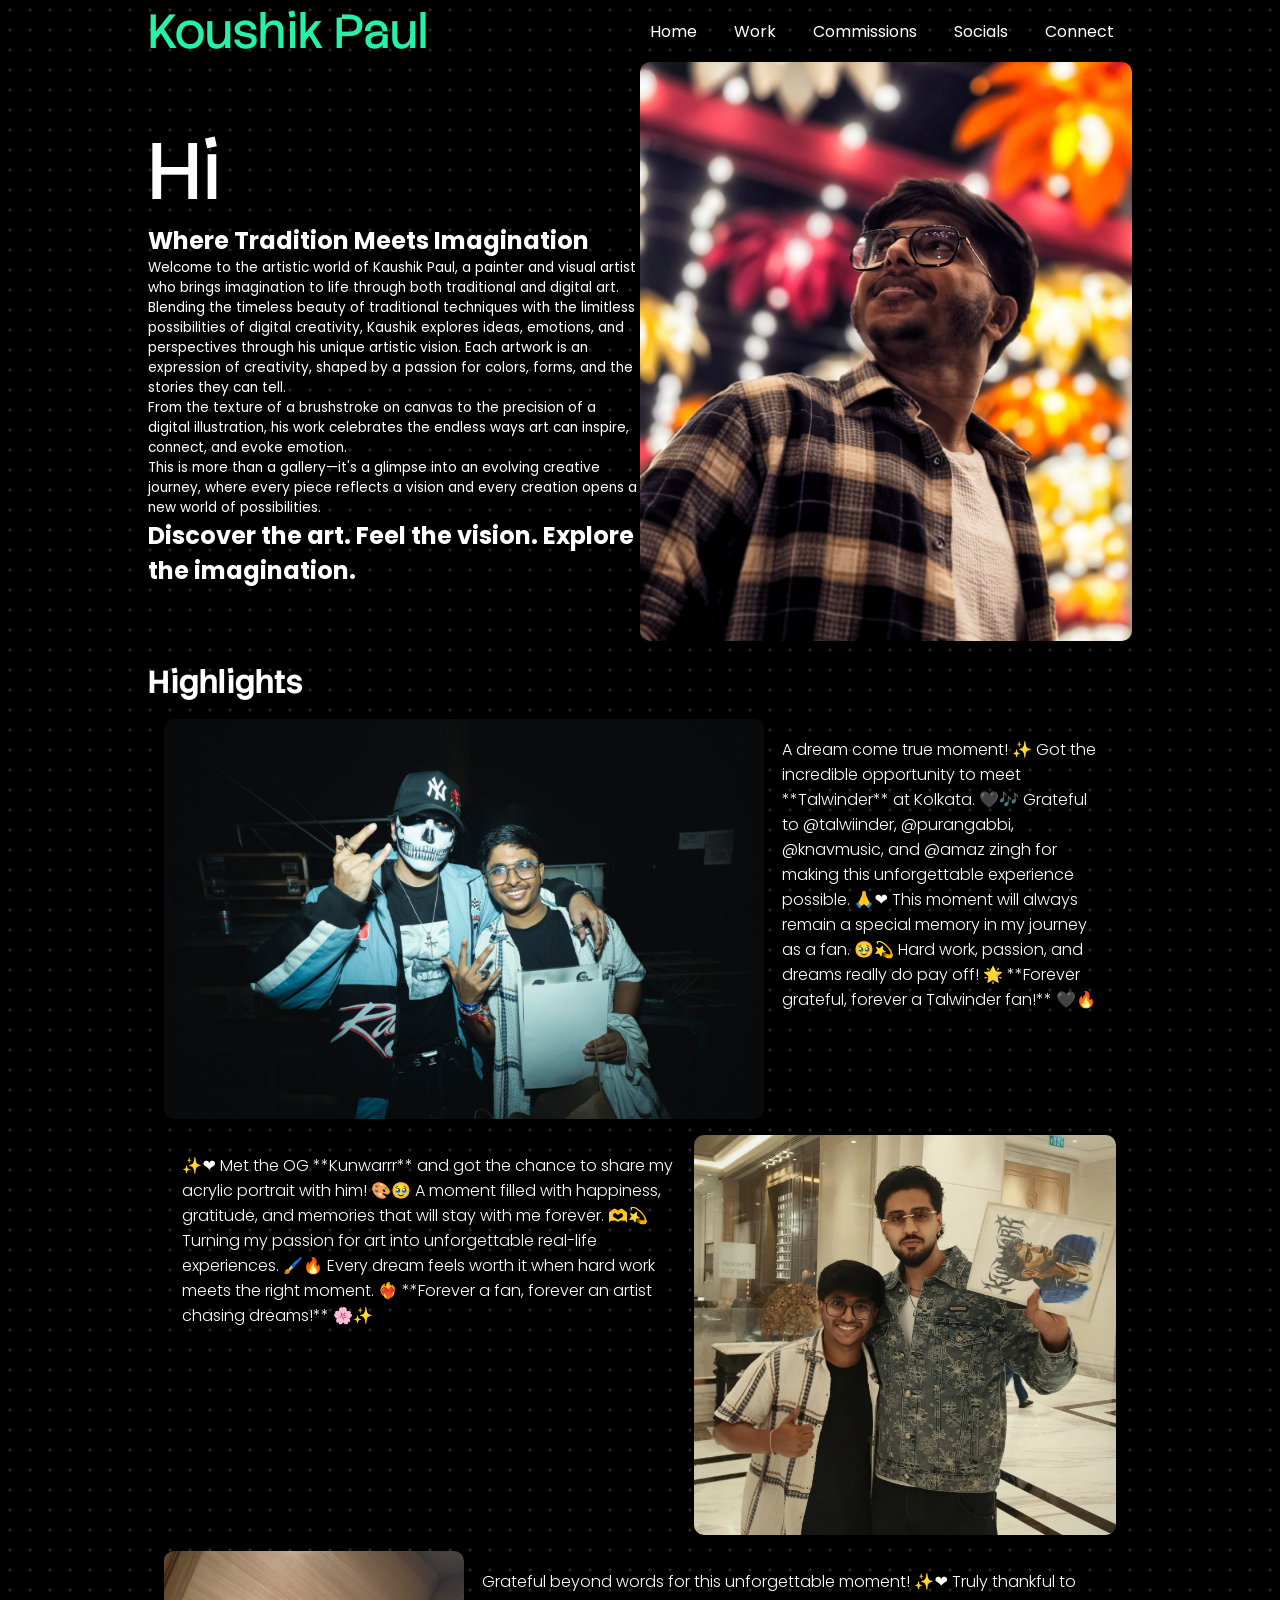
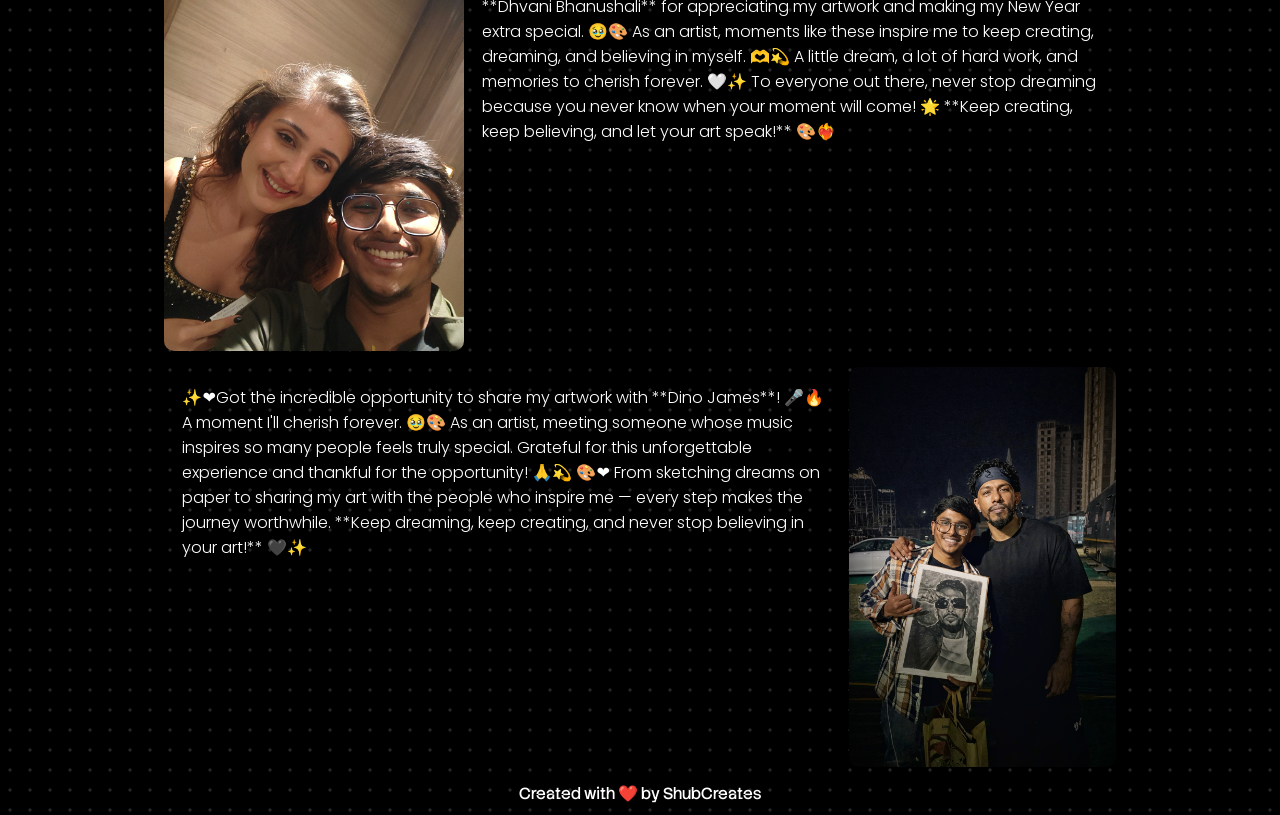
==== index.html @ 2f6f6590 "first commit" ====
<!DOCTYPE html>
<html lang="en">

<head>
    <meta charset="UTF-8">
    <meta name="viewport" content="width=device-width, initial-scale=1.0">
    <title>Kaushik Paul</title>
    <link rel="stylesheet" href="style.css">
    <link rel="preconnect" href="https://fonts.googleapis.com">
<link rel="preconnect" href="https://fonts.gstatic.com" crossorigin>
<link href="https://fonts.googleapis.com/css2?family=Poppins:ital,wght@0,100;0,200;0,300;0,400;0,500;0,600;0,700;0,800;0,900;1,100;1,200;1,300;1,400;1,500;1,600;1,700;1,800;1,900&display=swap" rel="stylesheet">
</head>

<body>
    <header>
        <div class="name">Koushik Paul</div>
        <nav>
            <ul id="nav">
                <li><a href="index.html">Home</a></li>
                <li><a href="work.html">Work</a></li>
                <li><a href="commissions.html">Commissions</a></li>
                <li>
                    <div class="dropdown">
                        <a href="#" class="dropdown-btn">Socials</a>
                        <ul class="dropdown-menu">
                            <li><a href="https://www.instagram.com/artbykoushiik09/" target="_blank">Instagram</a></li>
                            <li><a href="https://www.facebook.com/koushik.paul.349768/"
                                    target="_blank">Facebook</a></li>
                            <li><a href="https://www.threads.com/@artbykoushiik09?xmt=AQG0GuTqPGgWz7UZrjgsqS6IeFhi2UVJGzHxa5SyLa_GTTU"
                                    target="_blank">Thread</a></li>
                            <li><a href="https://www.youtube.com/@artbykoushiik"
                                    target="_blank">Youtube</a></li>
                                     <li><a href="https://www.snapchat.com/@artbykoushik09?share_id=5Vm6-Djg6uE&locale=en-US"
                                    target="_blank">Snapchat</a></li>
                            <li><a href="https://wa.me/917856991830"
                                    target="_blank">WhatsApp</a></li>
                            <li><a href="https://mail.google.com/mail/?view=cm&fs=1&to=koushikpaul292@gmail.com"
                                    target="_blank">Email</a></li>
                        </ul>
                    </div>
                </li>
                <li><a href="connect.html">Connect</a></li>
            </ul>
        </nav>
    </header>
    <main>
        <div class="description">
            <div class="description-text">
                <p id="hi">Hi</p>
                <p id="intro-1">Where Tradition Meets Imagination</p>
                <p id="intro-2">
                    Welcome to the artistic world of Kaushik Paul, a painter and visual artist who brings imagination to
                    life through both traditional and digital art.</p>
                <p id="intro-3">

                    Blending the timeless beauty of traditional techniques with the limitless possibilities of digital
                    creativity, Kaushik explores ideas, emotions, and perspectives through his unique artistic vision.
                    Each artwork is an expression of creativity, shaped by a passion for colors, forms, and the stories
                    they can tell.
                </p>
                <p id="intro-4">
                    From the texture of a brushstroke on canvas to the precision of a digital illustration, his work
                    celebrates the endless ways art can inspire, connect, and evoke emotion.
                </p>
                <p id="intro-5">
                    This is more than a gallery—it's a glimpse into an evolving creative journey, where every piece
                    reflects a vision and every creation opens a new world of possibilities.
                </p>
                <p id="intro-6">
                    Discover the art. Feel the vision. Explore the imagination.</p>
            </div>
            <div class="description-logo"><img src="./22.jpeg" alt="Kaushik Paul" style="border-radius: 10px;"></div>
        </div>
        <div class="highlights">
            <div class="highlights-title">
                <p>Highlights</p>
            </div>
            <div class="card card-featured">
                <div class="photo">
                    <img src="./1-wide.jpeg" alt="">
                </div>
                <div class="des">
                    <p> A dream come true moment! ✨ Got the incredible opportunity to meet **Talwinder** at Kolkata.
                        🖤🎶
                        Grateful to @talwiinder, @purangabbi, @knavmusic, and @amaz zingh for making this unforgettable
                        experience possible. 🙏❤️
                        This moment will always remain a special memory in my journey as a fan. 🥹💫
                        Hard work, passion, and dreams really do pay off! 🌟
                        **Forever grateful, forever a Talwinder fan!** 🖤🔥</p>
                </div>
            </div>
            <div class="card card-reversed">
                <div class="photo">
                    <img src="./8-sq.png" alt="">
                </div>
                <div class="des">
                    <p>✨❤️ Met the OG **Kunwarrr** and got the chance to share my acrylic portrait with him! 🎨🥹
                        A moment filled with happiness, gratitude, and memories that will stay with me forever. 🫶💫
                        Turning my passion for art into unforgettable real-life experiences. 🖌️🔥
                        Every dream feels worth it when hard work meets the right moment. ❤️‍🔥
                        **Forever a fan, forever an artist chasing dreams!** 🌸✨</p>
                </div>
            </div>
            <div class="card card-featured">
                <div class="photo">
                    <img src="./3.jpeg" alt="">
                </div>
                <div class="des">
                    <p>Grateful beyond words for this unforgettable moment! ✨❤️ Truly thankful to **Dhvani Bhanushali**
                        for appreciating my artwork and making my New Year extra special. 🥹🎨
                        As an artist, moments like these inspire me to keep creating, dreaming, and believing in myself.
                        🫶💫
                        A little dream, a lot of hard work, and memories to cherish forever. 🤍✨
                        To everyone out there, never stop dreaming because you never know when your moment will come! 🌟
                        **Keep creating, keep believing, and let your art speak!** 🎨❤️‍🔥</p>
                </div>
            </div>
            <div class="card card-reversed">
                <div class="photo">
                    <img src="./4.png" alt="">
                </div>
                <div class="des">
                    <p>✨❤️Got the incredible opportunity to share my artwork with **Dino James**! 🎤🔥 A moment I'll cherish forever. 🥹🎨

As an artist, meeting someone whose music inspires so many people feels truly special. Grateful for this unforgettable experience and thankful for the opportunity! 🙏💫

🎨❤️ From sketching dreams on paper to sharing my art with the people who inspire me — every step makes the journey worthwhile.

**Keep dreaming, keep creating, and never stop believing in your art!** 🖤✨</p>
                </div>
            </div>
        </div>
    </main>
    <footer>
        <a href="https://github.com/ShubCreates" target="_blank">Created with ❤️ by ShubCreates</a>
    </footer>
    <script>
        document.addEventListener("contextmenu", function (e) {
            e.preventDefault();
        });
    </script>
</body>

</html>
---- style.css ----
@import url('https://fonts.googleapis.com/css2?family=Bebas+Neue&family=Poppins:ital,wght@0,100;0,200;0,300;0,400;0,500;0,600;0,700;0,800;0,900;1,100;1,200;1,300;1,400;1,500;1,600;1,700;1,800;1,900&family=Roboto+Mono:ital,wght@0,100..700;1,100..700&family=Special+Elite&family=Stack+Sans+Notch:wght@200..700&display=swap');










*{box-sizing: border-box;
    margin: 0;padding: 0;

}
img {
    -webkit-user-drag: none;
    user-drag: none;
    user-select: none;
}
:root{
    --bg-color-black:#000;
    --bg-color-light-gray:#171717;
    --bg-color-light-gray-opacity-50:#171717c1;
    --bg-color-dark:#0a0a0a;
    --txt-color: #27f1A8;
}
footer{
    text-align: center;
    font-size: 1rem;
    font-family: 'Times New Roman', Times, serif;
}
body{
    
    color: white;
    display: grid;
    /* background-color: var(--bg-color-light-gray); */
    background-color: var(--bg-color-black);
    background-image: url("data:image/svg+xml,%3Csvg width='20' height='20' viewBox='0 0 40 40' xmlns='http://www.w3.org/2000/svg'%3E%3Cpath d='M20 16v8M16 20h8' stroke='%23555' stroke-width='1'/%3E%3C/svg%3E");
    grid-template-rows: auto 1fr auto;
    grid-template-columns: 1fr;
    grid-template-areas: 
    "header"
    "main"
    "footer";
    min-height: 100vh;
    width: 100%;
    max-width: 1000px;
    margin: 0 auto;
    padding: 0 0.5rem;
}

header{
    grid-area: header;
    display: flex;
    flex-direction: row;
    justify-content: space-between;
    align-items: center;
}
ul#nav {
    list-style-type: none;
    display: flex;
    flex-direction: row;
}
ul#nav li{
    /* font-size: 1.25rem; */
    justify-content: center;
    align-items: center;
    /* font-family: 'Times New Roman', Times, serif; */
    font-family: "Poppins";
    font-weight: 400;
    position: relative;
    display: block;
    cursor: pointer;
}

#nav li a{
    display: block;
    padding: 1.15rem;
}
li::before{
    content: "";
    position: absolute;
    bottom: 0;
    right: calc(50% - 5px);
    height: 2px;
    width: 0px;
    background:#27f1A8;
    transition: 200ms ease-in;
}
li:hover::before{
    width: 100%;
    right: 0;
    
}
.name{
    font-size: 3rem;
    font-family: "Stack Sans Notch", sans-serif;
    color: var(--txt-color);
}
main {
    grid-area: main;
    width: 100%;
    
}
.description{
    display: grid;
    width: 100%;
    grid-template-columns: 1fr 1fr;
    place-items: center;
}
.description-logo img{
    width: 100%;
    /* visibility: hidden; */
}
footer{
    grid-area: footer;
    height: 2rem;
    font-family: "Stack Sans Notch", sans-serif;
}
p#hi{
    font-size: 5rem;
    font-family: "Stack Sans Notch", sans-serif;
}
p#intro-1, p#intro-6{
    font-size: 1.5rem;
    font-family: "Poppins", sans-serif;
    font-weight: 700;
}
#intro-2, #intro-3, #intro-4, #intro-5{
    font-family: "Poppins", sans-serif;
    font-size: .85rem;
}
a:visited, a:link{
    color: white;
    text-decoration: none;
}
/* main nav links turn green when hovering their li */
ul#nav > li:hover > a, footer > a:hover,
.dropdown:hover > .dropdown-btn {
    color: #27f1A8;
}

/* dropdown links turn green only when you hover that exact link */
.dropdown-menu a:hover {
    color: #27f1A8;
}

/* smooth color change */
#nav a {
    transition: color 200ms ease-out;
}



.highlights-title p{
    font-size: 2rem;
    font-family: "Stack Sans Notch", sans-serif;
    font-weight: 700;
    margin-top: 1rem;
}
.card{
    display: flex;
    flex-direction: row;
    height: 400px;
    margin: 1rem;
}

.card-reversed{
    flex-direction: row-reverse;
}
.photo img{
    height: 100%;
    border-radius: 10px;
}
.des p {
    font-size: 1rem;
    padding: 1.15rem;
    font-family: "Poppins", system-ui;
    font-weight: 300;
}
/* sdlkfja */
.dropdown {
  position: relative;          /* reference for the menu */
  display: inline-block;
}

.dropdown-menu {
  position: absolute;
  top: 100%;                   /* directly below the button */
  left: 0%;
  /* min-width: 160px; */
  list-style: none;
  margin: 0;
  padding: 1.15rem ;
  background: var(--bg-color-light-gray-opacity-50);
  border-radius: 6px;
  box-shadow: 0 4px 12px rgba(0, 0, 0, 0.15);

  /* hidden state */
  opacity: 0;
  visibility: hidden;
  /* transform: translateY(-8px); */
  transition: all 0.25s ease;
}

.dropdown:hover .dropdown-menu {
  opacity: 1;
  visibility: visible;
  transform: translateY(0);
}

.dropdown-menu a {
  display: block;
  /* padding: 1.15rem; */
  color: white;
  text-decoration: none;
}













.masonry {
  column-count: 4;
  column-gap: 2ren;
}

.masonry img {
  width: 100%;
  display: block;
  margin-bottom: 16px;
  border-radius: 10px;
  object-fit: cover;
  break-inside: avoid;
}


/* Responsive */
@media (max-width: 1024px) { .masonry { column-count: 3; } }
@media (max-width: 700px)  { .masonry { column-count: 2; } }
/* @media (max-width: 450px)  { .masonry { column-count: 1; } } */







.commissiondetails{
    margin: 1rem 0;
}
.commissiondetails > img {
    border-radius: 10px;
    margin: 0.5rem 0;
    width: 100%;
}
#comm-1 {
    margin: 0.5rem 0;
    font-size: 1rem;
    font-family: "Poppins";
}
#comm-2, #comm-4 {
    font-family: "Stack Sans Notch", system-ui;
    margin: 0.5rem 0;
    font-size: 2rem;
}
#comm-3, #comm-5 {
    margin: 0.5rem 0;
    font-size: 1.15rem;
    font-family: "Poppins";
}
.a5-one:hover,
.a4-one:hover,
.a3-one:hover,
.a5-two:hover,
.a4-two:hover,
.a3-two:hover,
#comm-1:hover,
#comm-2:hover,
#comm-3:hover,
#comm-4:hover,
#comm-5:hover{
    color: var(--txt-color);
}

.choosetitle{
    display: flex;
    flex-direction: row;
    justify-content: space-between;
    align-items: center;
    margin-bottom: .5rem;
    font-family: "Poppins";
}
.choosebox{
    display: flex;

    flex-direction: row;
    justify-content: space-evenly;
    grid-template-columns: 1fr 1fr 1fr;
    gap: 2rem;
}

.choose{
    border: 2px solid var(--txt-color);
    border-radius: 10px;
    padding: 1rem;
}
hr{
    border-style: none;
    border-bottom: 2px solid var(--txt-color);
    margin: 1rem;
}
.page{
    display: flex;
    gap: .5rem;
    flex-direction: column;
    justify-content: center;
    align-items: center;
    padding: .5rem;
    border-radius: 10px;
    border: 2px solid;
    width: min(33%, 200px);
    transition: 200ms ease-in-out;
}
.pagename, .pageprice, .cau1, .cau2{
    font-family: "Poppins";
}
.cautions{
    display: flex;
    flex-direction: column;
    border-radius: 10px;
    border: 2px solid var(--txt-color);
    margin: 1rem 0;
    padding: 1rem;
    transition: 200ms ease-in-out;
}
.cau1{
    font-size: 1.5rem;
    margin-bottom: .5rem;
}
.cau2{
    font-size: 1rem;
    display: flex;
    gap: 0.5rem;
    flex-direction: row;
    margin-bottom: .5rem;
}


.gotoconnect{
    height: 3rem;
    color: white;
    border: 2px solid;
    display: flex;
    justify-content: center;
    align-items: center;
    font-size: 1.5rem;
    border-color: var(--txt-color);
    border-radius: 10px;
    margin-bottom: 1rem;
    cursor: pointer;
    font-family: "Stack Sans Notch", system-ui;
    font-weight: 600;
}
.gotoconnect:hover{
    background-color: var(--txt-color);
    color: var(--bg-color-light-gray);
}











.connect-grid {
    display: grid;
    grid-template-columns: 1fr 1fr;
    grid-auto-flow: row;
    grid-auto-rows: auto;
    gap: 2rem;
    margin: 1rem 0;
}
.connect-cards{
    border: 2px solid var(--txt-color);
    /* height: 200px; */
    border-radius: 10px;
    padding: .75rem;
    transition: 200ms ease-in-out;
}
.connect-card-top{
    display: flex;
    flex-direction: row;
}
.connect-card-top-left > ion-icon{
    height: 3rem;
    width: 3rem;
    color: linear-gradient(45deg, #962FBF, #4F5BD5);
}
.connect-card-top-right{
    display: flex;
    flex-direction: column;
    /* margin-right: auto; */
    /* gap: .5rem; */
    margin: 0 auto 0 .5rem;

}
.connect-card-middle{
    display: flex;
    flex-direction: column;
    margin: .5rem 0;
    gap: .5rem;
}
.connect-card-bottom{
    display: flex;
    flex-direction: row;
    justify-content: space-between;
}
#card-middle-top {
    font-size: 1.5rem;
}
.connect-cards:hover, .page:hover, .cautions:hover{
    transform: translate(-5px, -5px);
    border-color: white;
    box-shadow: 0px 0px 10px var(--txt-color);
}
.connect-details{
    margin: .5rem 0;
}
#connect-1, #connect-3{
    font-size: 1rem;
}
#connect-2{
    font-size: 2rem;
    margin: .5rem 0;
}
#card-top, #card-middle-top{
    font-family: "Stack Sans Notch";
}
#card-bottom, #card-middle-bottom, #card-bottom-left{
    font-family: "Poppins";
}
#card-bottom-left{
    font-size: .85rem;
}
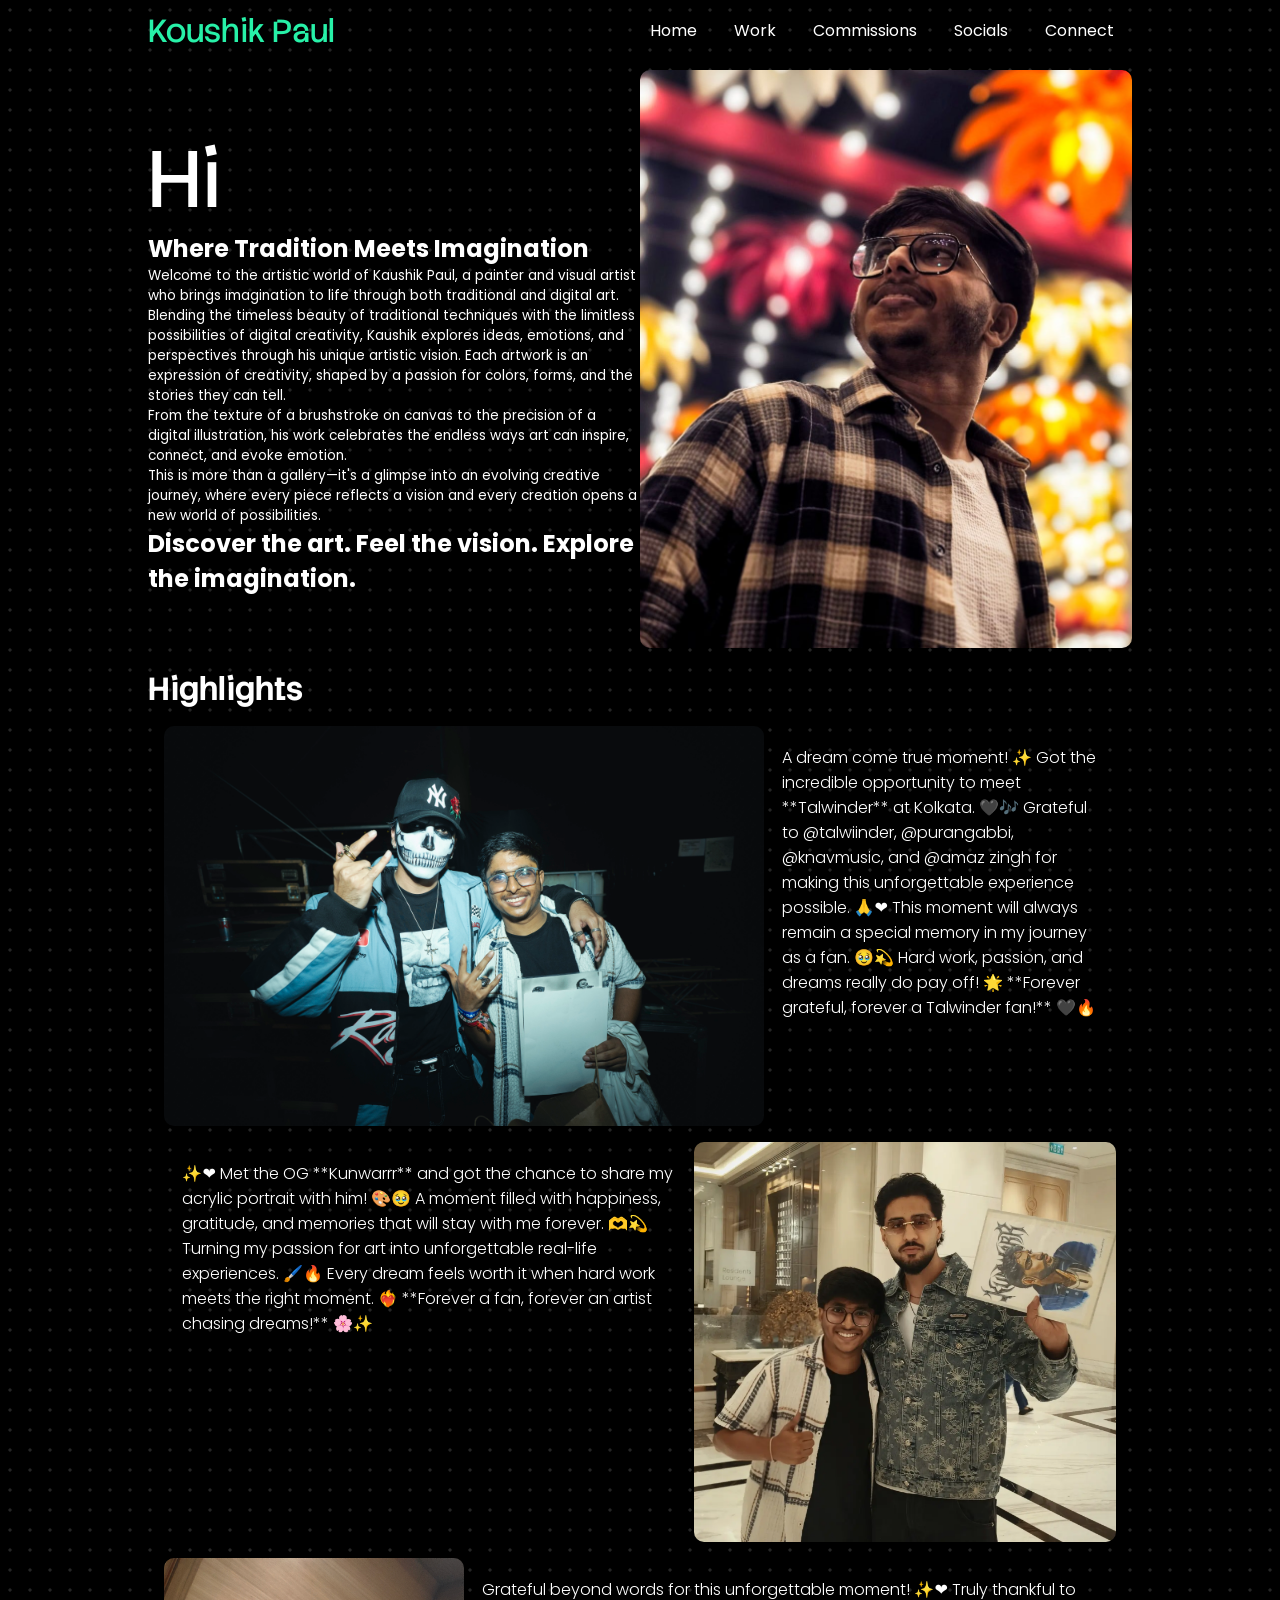
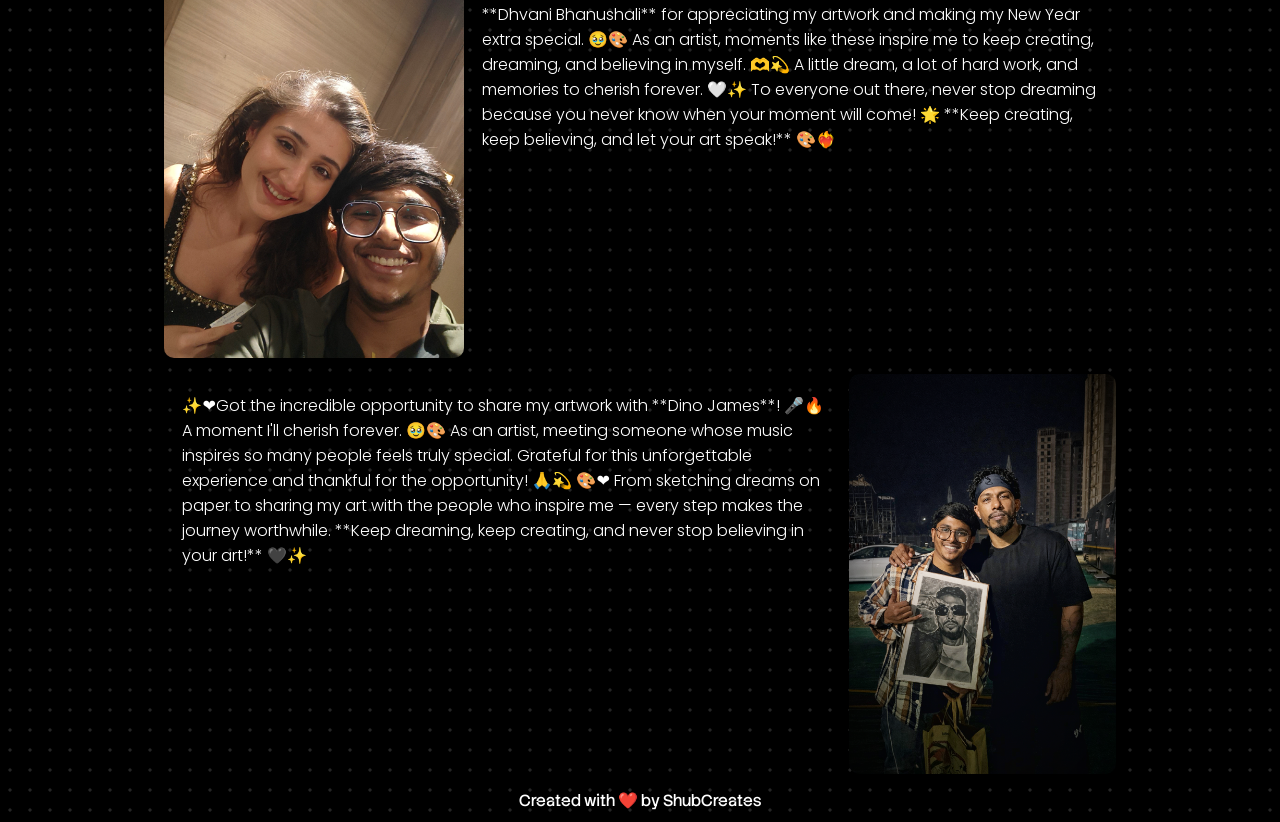
==== commit b15b7c4a: "removed bug" ====
--- a/index.html
+++ b/index.html
@@ -4,7 +4,7 @@
 <head>
     <meta charset="UTF-8">
     <meta name="viewport" content="width=device-width, initial-scale=1.0">
-    <title>Kaushik Paul</title>
+    <title>Koushik Paul</title>
     <link rel="stylesheet" href="style.css">
     <link rel="preconnect" href="https://fonts.googleapis.com">
 <link rel="preconnect" href="https://fonts.gstatic.com" crossorigin>
--- a/style.css
+++ b/style.css
@@ -94,7 +94,7 @@
     
 }
 .name{
-    font-size: 3rem;
+    font-size: 2rem;
     font-family: "Stack Sans Notch", sans-serif;
     color: var(--txt-color);
 }
@@ -108,10 +108,10 @@
     width: 100%;
     grid-template-columns: 1fr 1fr;
     place-items: center;
+    margin: .5rem 0;
 }
 .description-logo img{
     width: 100%;
-    /* visibility: hidden; */
 }
 footer{
     grid-area: footer;
@@ -244,10 +244,7 @@
 }
 
 
-/* Responsive */
-@media (max-width: 1024px) { .masonry { column-count: 3; } }
-@media (max-width: 700px)  { .masonry { column-count: 2; } }
-/* @media (max-width: 450px)  { .masonry { column-count: 1; } } */
+
 
 
 
@@ -455,4 +452,14 @@
 }
 #card-bottom-left{
     font-size: .85rem;
-}+}
+
+
+
+
+
+
+/* Responsive */
+@media (max-width: 1024px) { .masonry { column-count: 3; } }
+@media (max-width: 700px)  { .masonry { column-count: 2; } }
+/* @media (max-width: 450px)  { .masonry { column-count: 1; } } */
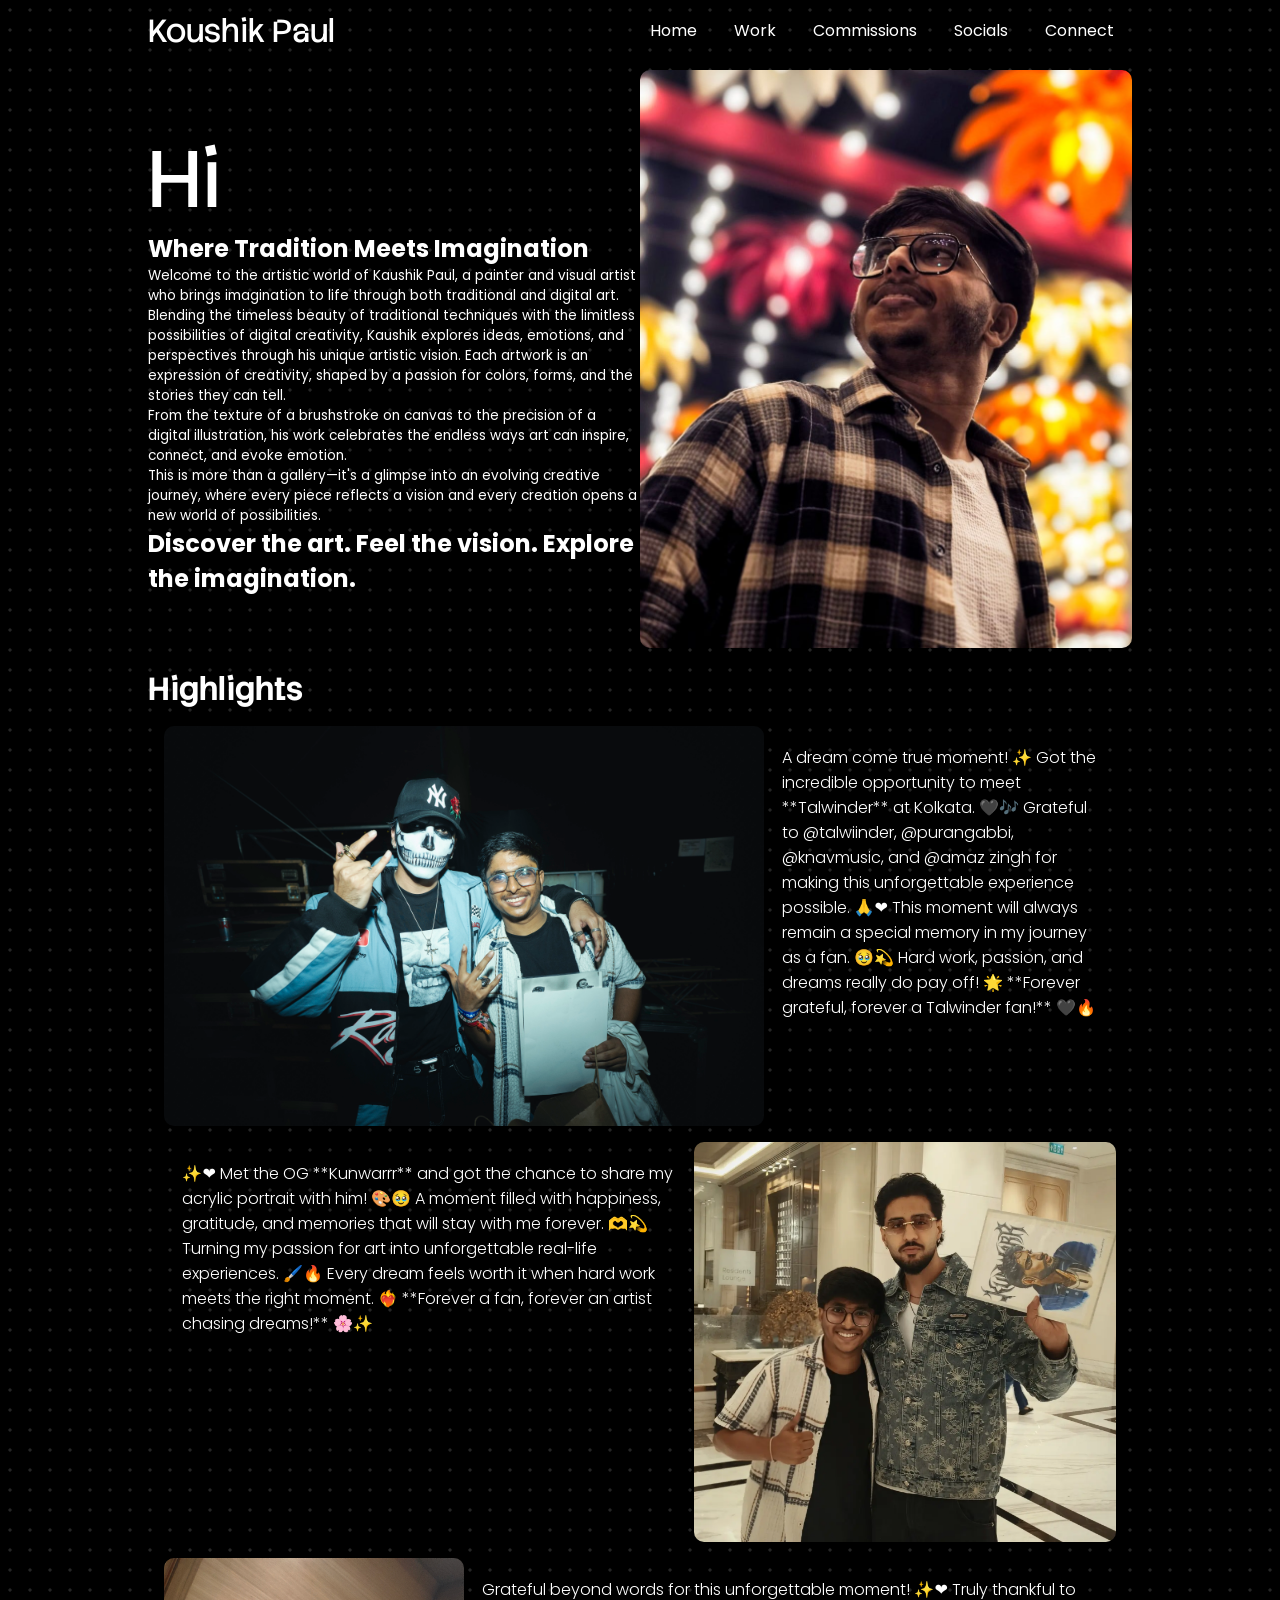
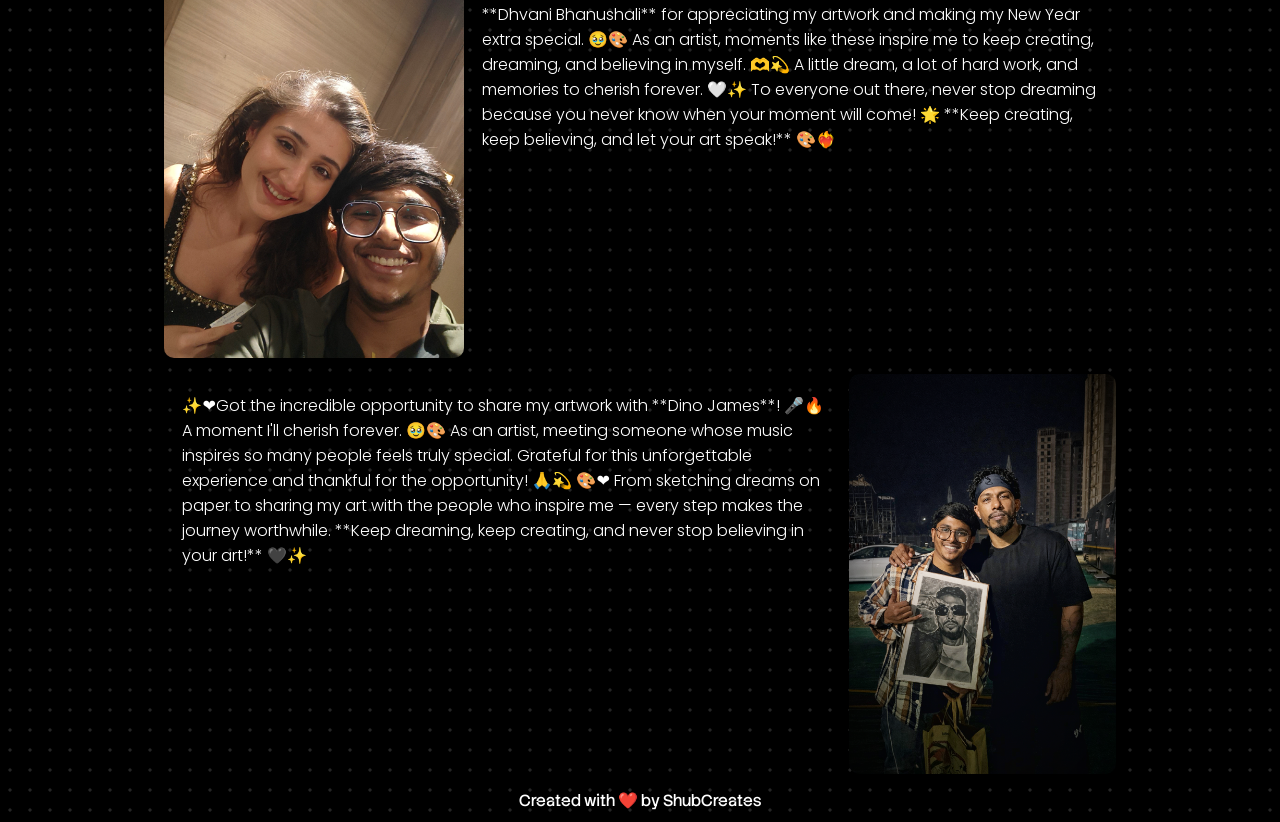
==== commit a3d8e5e9: "asdf" ====
--- a/index.html
+++ b/index.html
@@ -13,7 +13,7 @@
 
 <body>
     <header>
-        <div class="name">Koushik Paul</div>
+       <div class="name"><a href="index.html">Koushik Paul</a></div>
         <nav>
             <ul id="nav">
                 <li><a href="index.html">Home</a></li>
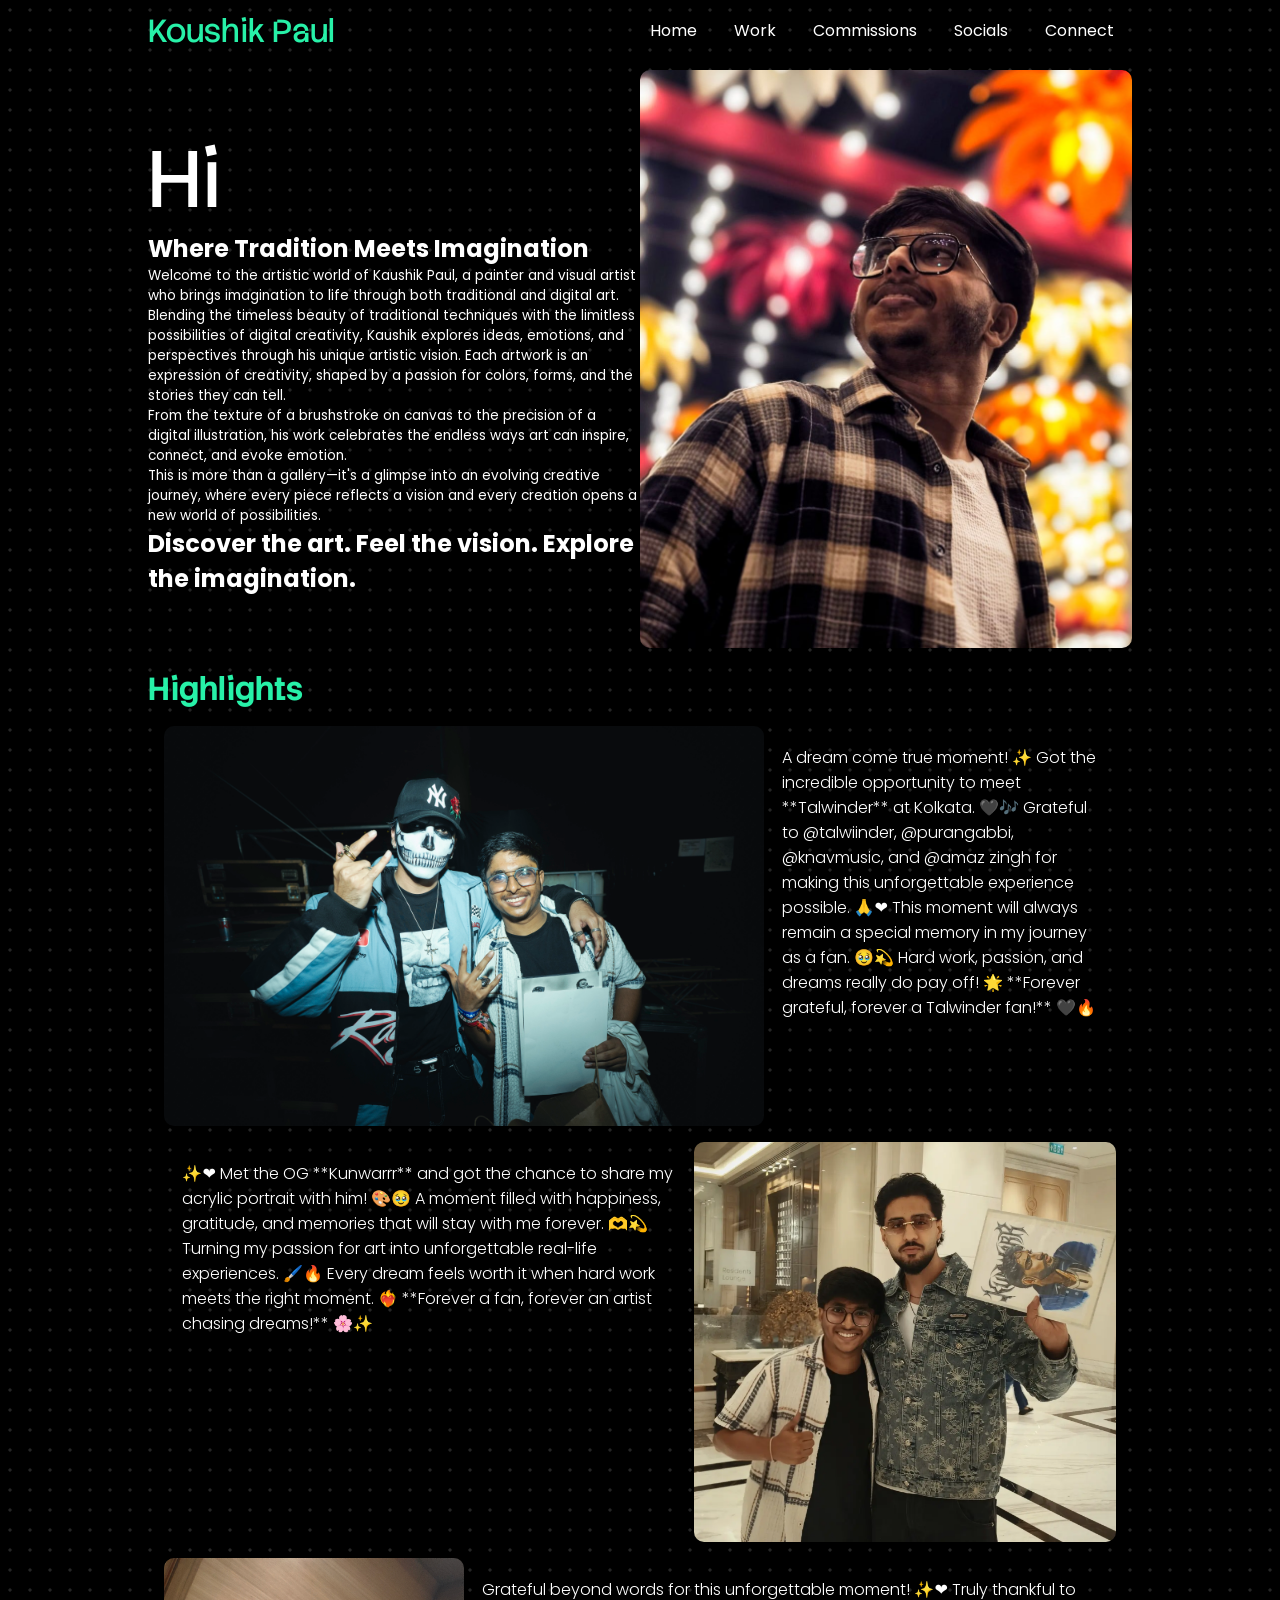
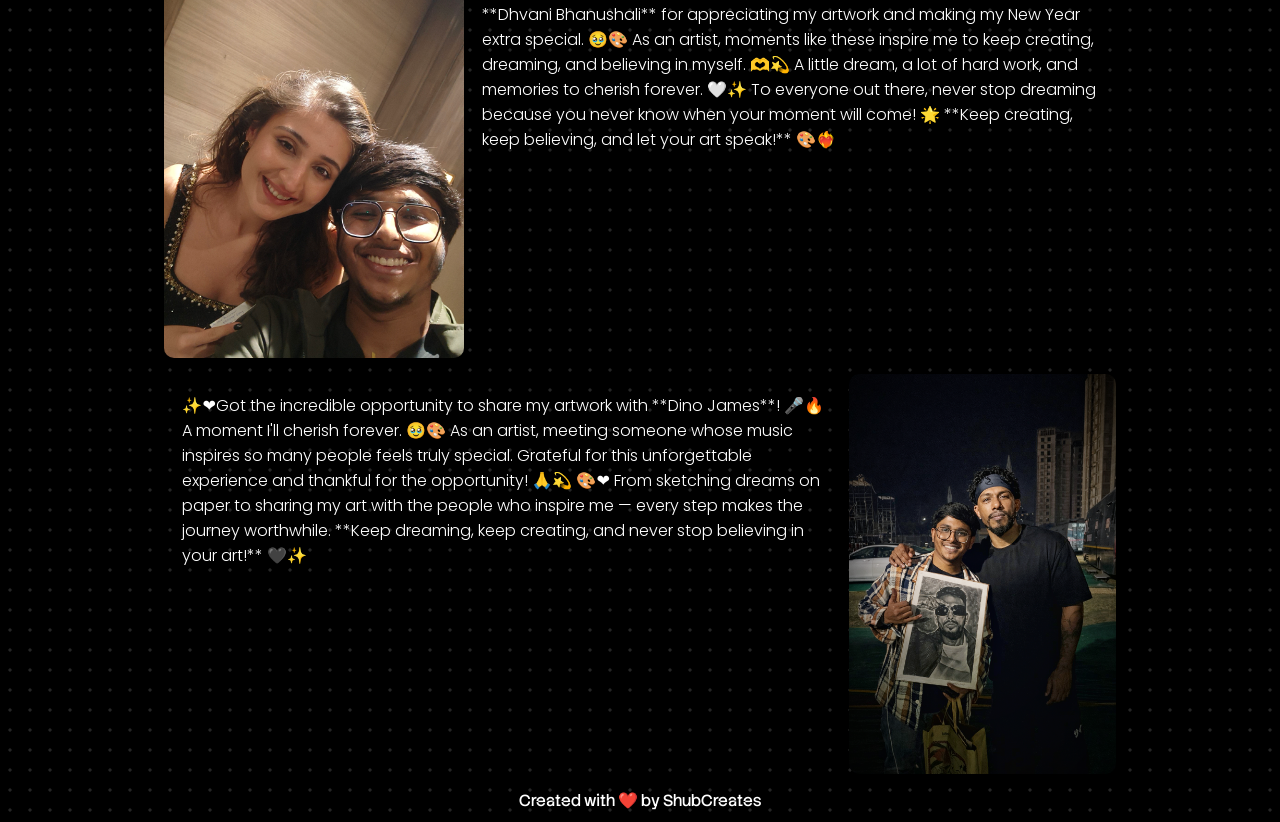
==== commit feb6cddb: "Project Submission" ====
--- a/index.html
+++ b/index.html
@@ -7,13 +7,21 @@
     <title>Koushik Paul</title>
     <link rel="stylesheet" href="style.css">
     <link rel="preconnect" href="https://fonts.googleapis.com">
-<link rel="preconnect" href="https://fonts.gstatic.com" crossorigin>
-<link href="https://fonts.googleapis.com/css2?family=Poppins:ital,wght@0,100;0,200;0,300;0,400;0,500;0,600;0,700;0,800;0,900;1,100;1,200;1,300;1,400;1,500;1,600;1,700;1,800;1,900&display=swap" rel="stylesheet">
+    <link rel="preconnect" href="https://fonts.gstatic.com" crossorigin>
+    <link
+        href="https://fonts.googleapis.com/css2?family=Poppins:ital,wght@0,100;0,200;0,300;0,400;0,500;0,600;0,700;0,800;0,900;1,100;1,200;1,300;1,400;1,500;1,600;1,700;1,800;1,900&display=swap"
+        rel="stylesheet">
 </head>
 
 <body>
     <header>
-       <div class="name"><a href="index.html">Koushik Paul</a></div>
+
+        <div class="name"><a href="index.html">Koushik Paul</a></div>
+        <!-- <input type="checkbox" id="sidebar-active" checked>
+        <label for="sidebar-active" class="open-sidebar"><img src="./menu.svg" alt=""></label>
+        <label for="sidebar-active" class="close-sidebar"><img src="./close.svg" alt=""></label> -->
+
+
         <nav>
             <ul id="nav">
                 <li><a href="index.html">Home</a></li>
@@ -24,16 +32,14 @@
                         <a href="#" class="dropdown-btn">Socials</a>
                         <ul class="dropdown-menu">
                             <li><a href="https://www.instagram.com/artbykoushiik09/" target="_blank">Instagram</a></li>
-                            <li><a href="https://www.facebook.com/koushik.paul.349768/"
-                                    target="_blank">Facebook</a></li>
+                            <li><a href="https://www.facebook.com/koushik.paul.349768/" target="_blank">Facebook</a>
+                            </li>
                             <li><a href="https://www.threads.com/@artbykoushiik09?xmt=AQG0GuTqPGgWz7UZrjgsqS6IeFhi2UVJGzHxa5SyLa_GTTU"
                                     target="_blank">Thread</a></li>
-                            <li><a href="https://www.youtube.com/@artbykoushiik"
-                                    target="_blank">Youtube</a></li>
-                                     <li><a href="https://www.snapchat.com/@artbykoushik09?share_id=5Vm6-Djg6uE&locale=en-US"
+                            <li><a href="https://www.youtube.com/@artbykoushiik" target="_blank">Youtube</a></li>
+                            <li><a href="https://www.snapchat.com/@artbykoushik09?share_id=5Vm6-Djg6uE&locale=en-US"
                                     target="_blank">Snapchat</a></li>
-                            <li><a href="https://wa.me/917856991830"
-                                    target="_blank">WhatsApp</a></li>
+                            
                             <li><a href="https://mail.google.com/mail/?view=cm&fs=1&to=koushikpaul292@gmail.com"
                                     target="_blank">Email</a></li>
                         </ul>
@@ -41,6 +47,8 @@
                 </li>
                 <li><a href="connect.html">Connect</a></li>
             </ul>
+
+
         </nav>
     </header>
     <main>
@@ -120,13 +128,16 @@
                     <img src="./4.png" alt="">
                 </div>
                 <div class="des">
-                    <p>✨❤️Got the incredible opportunity to share my artwork with **Dino James**! 🎤🔥 A moment I'll cherish forever. 🥹🎨
+                    <p>✨❤️Got the incredible opportunity to share my artwork with **Dino James**! 🎤🔥 A moment I'll
+                        cherish forever. 🥹🎨
 
-As an artist, meeting someone whose music inspires so many people feels truly special. Grateful for this unforgettable experience and thankful for the opportunity! 🙏💫
+                        As an artist, meeting someone whose music inspires so many people feels truly special. Grateful
+                        for this unforgettable experience and thankful for the opportunity! 🙏💫
 
-🎨❤️ From sketching dreams on paper to sharing my art with the people who inspire me — every step makes the journey worthwhile.
+                        🎨❤️ From sketching dreams on paper to sharing my art with the people who inspire me — every
+                        step makes the journey worthwhile.
 
-**Keep dreaming, keep creating, and never stop believing in your art!** 🖤✨</p>
+                        **Keep dreaming, keep creating, and never stop believing in your art!** 🖤✨</p>
                 </div>
             </div>
         </div>
--- a/style.css
+++ b/style.css
@@ -9,29 +9,43 @@
 
 
 
-*{box-sizing: border-box;
-    margin: 0;padding: 0;
-
-}
+
+
+
+
+
+
+
+
+* {
+    box-sizing: border-box;
+    margin: 0;
+    padding: 0;
+
+}
+
 img {
     -webkit-user-drag: none;
     user-drag: none;
     user-select: none;
 }
-:root{
-    --bg-color-black:#000;
-    --bg-color-light-gray:#171717;
-    --bg-color-light-gray-opacity-50:#171717c1;
-    --bg-color-dark:#0a0a0a;
+
+:root {
+    --bg-color-black: #000;
+    --bg-color-light-gray: #171717;
+    --bg-color-light-gray-opacity-50: #171717c1;
+    --bg-color-dark: #0a0a0a;
     --txt-color: #27f1A8;
 }
-footer{
+
+footer {
     text-align: center;
     font-size: 1rem;
     font-family: 'Times New Roman', Times, serif;
 }
-body{
-    
+
+body {
+
     color: white;
     display: grid;
     /* background-color: var(--bg-color-light-gray); */
@@ -39,10 +53,10 @@
     background-image: url("data:image/svg+xml,%3Csvg width='20' height='20' viewBox='0 0 40 40' xmlns='http://www.w3.org/2000/svg'%3E%3Cpath d='M20 16v8M16 20h8' stroke='%23555' stroke-width='1'/%3E%3C/svg%3E");
     grid-template-rows: auto 1fr auto;
     grid-template-columns: 1fr;
-    grid-template-areas: 
-    "header"
-    "main"
-    "footer";
+    grid-template-areas:
+        "header"
+        "main"
+        "footer";
     min-height: 100vh;
     width: 100%;
     max-width: 1000px;
@@ -50,19 +64,21 @@
     padding: 0 0.5rem;
 }
 
-header{
+header {
     grid-area: header;
     display: flex;
     flex-direction: row;
     justify-content: space-between;
     align-items: center;
 }
+
 ul#nav {
     list-style-type: none;
     display: flex;
     flex-direction: row;
 }
-ul#nav li{
+
+ul#nav li {
     /* font-size: 1.25rem; */
     justify-content: center;
     align-items: center;
@@ -74,70 +90,92 @@
     cursor: pointer;
 }
 
-#nav li a{
+#nav li a {
     display: block;
     padding: 1.15rem;
 }
-li::before{
+
+li::before {
     content: "";
     position: absolute;
     bottom: 0;
     right: calc(50% - 5px);
     height: 2px;
     width: 0px;
-    background:#27f1A8;
+    background: #27f1A8;
     transition: 200ms ease-in;
 }
-li:hover::before{
+
+li:hover::before {
     width: 100%;
     right: 0;
-    
-}
-.name{
+
+}
+
+.name {
     font-size: 2rem;
     font-family: "Stack Sans Notch", sans-serif;
-    color: var(--txt-color);
-}
+
+}
+
+.name a {
+    color: var(--txt-color) !important;
+}
+
 main {
     grid-area: main;
     width: 100%;
-    
-}
-.description{
+
+}
+
+.description {
     display: grid;
     width: 100%;
     grid-template-columns: 1fr 1fr;
     place-items: center;
     margin: .5rem 0;
 }
-.description-logo img{
+
+.description-logo img {
     width: 100%;
 }
-footer{
+
+footer {
     grid-area: footer;
     height: 2rem;
     font-family: "Stack Sans Notch", sans-serif;
 }
-p#hi{
+
+p#hi {
     font-size: 5rem;
     font-family: "Stack Sans Notch", sans-serif;
 }
-p#intro-1, p#intro-6{
+
+p#intro-1,
+p#intro-6 {
     font-size: 1.5rem;
     font-family: "Poppins", sans-serif;
     font-weight: 700;
 }
-#intro-2, #intro-3, #intro-4, #intro-5{
+
+#intro-2,
+#intro-3,
+#intro-4,
+#intro-5 {
     font-family: "Poppins", sans-serif;
     font-size: .85rem;
 }
-a:visited, a:link{
+
+a:visited,
+a:link {
     color: white;
     text-decoration: none;
 }
+
 /* main nav links turn green when hovering their li */
-ul#nav > li:hover > a, footer > a:hover,
-.dropdown:hover > .dropdown-btn {
+ul#nav>li:hover>a,
+footer>a:hover,
+.dropdown:hover>.dropdown-btn {
     color: #27f1A8;
 }
 
@@ -153,68 +191,75 @@
 
 
 
-.highlights-title p{
+.highlights-title p {
     font-size: 2rem;
     font-family: "Stack Sans Notch", sans-serif;
     font-weight: 700;
     margin-top: 1rem;
-}
-.card{
+    color: var(--txt-color);
+}
+
+.card {
     display: flex;
     flex-direction: row;
     height: 400px;
     margin: 1rem;
 }
 
-.card-reversed{
+.card-reversed {
     flex-direction: row-reverse;
 }
-.photo img{
+
+.photo img {
     height: 100%;
     border-radius: 10px;
 }
+
 .des p {
     font-size: 1rem;
     padding: 1.15rem;
     font-family: "Poppins", system-ui;
     font-weight: 300;
 }
+
 /* sdlkfja */
 .dropdown {
-  position: relative;          /* reference for the menu */
-  display: inline-block;
+    position: relative;
+    /* reference for the menu */
+    display: inline-block;
 }
 
 .dropdown-menu {
-  position: absolute;
-  top: 100%;                   /* directly below the button */
-  left: 0%;
-  /* min-width: 160px; */
-  list-style: none;
-  margin: 0;
-  padding: 1.15rem ;
-  background: var(--bg-color-light-gray-opacity-50);
-  border-radius: 6px;
-  box-shadow: 0 4px 12px rgba(0, 0, 0, 0.15);
-
-  /* hidden state */
-  opacity: 0;
-  visibility: hidden;
-  /* transform: translateY(-8px); */
-  transition: all 0.25s ease;
+    position: absolute;
+    top: 100%;
+    /* directly below the button */
+    left: 0%;
+    /* min-width: 160px; */
+    list-style: none;
+    margin: 0;
+    padding: 1.15rem;
+    background: var(--bg-color-light-gray-opacity-50);
+    border-radius: 6px;
+    box-shadow: 0 4px 12px rgba(0, 0, 0, 0.15);
+
+    /* hidden state */
+    opacity: 0;
+    visibility: hidden;
+    /* transform: translateY(-8px); */
+    transition: all 0.25s ease;
 }
 
 .dropdown:hover .dropdown-menu {
-  opacity: 1;
-  visibility: visible;
-  transform: translateY(0);
+    opacity: 1;
+    visibility: visible;
+    transform: translateY(0);
 }
 
 .dropdown-menu a {
-  display: block;
-  /* padding: 1.15rem; */
-  color: white;
-  text-decoration: none;
+    display: block;
+    /* padding: 1.15rem; */
+    color: white;
+    text-decoration: none;
 }
 
 
@@ -230,51 +275,59 @@
 
 
 .masonry {
-  column-count: 4;
-  column-gap: 2ren;
+    margin: .5rem 0;
+    column-count: 4;
+    column-gap: 2ren;
 }
 
 .masonry img {
-  width: 100%;
-  display: block;
-  margin-bottom: 16px;
-  border-radius: 10px;
-  object-fit: cover;
-  break-inside: avoid;
-}
-
-
-
-
-
-
-
-
-
-
-.commissiondetails{
+    width: 100%;
+    display: block;
+    margin-bottom: 16px;
+    border-radius: 10px;
+    object-fit: cover;
+    break-inside: avoid;
+}
+
+
+
+
+
+
+
+
+
+
+.commissiondetails {
     margin: 1rem 0;
 }
-.commissiondetails > img {
+
+.commissiondetails>img {
     border-radius: 10px;
     margin: 0.5rem 0;
     width: 100%;
 }
+
 #comm-1 {
     margin: 0.5rem 0;
     font-size: 1rem;
     font-family: "Poppins";
 }
-#comm-2, #comm-4 {
+
+#comm-2,
+#comm-4 {
     font-family: "Stack Sans Notch", system-ui;
     margin: 0.5rem 0;
     font-size: 2rem;
 }
-#comm-3, #comm-5 {
+
+#comm-3,
+#comm-5 {
     margin: 0.5rem 0;
     font-size: 1.15rem;
     font-family: "Poppins";
 }
+
 .a5-one:hover,
 .a4-one:hover,
 .a3-one:hover,
@@ -285,11 +338,11 @@
 #comm-2:hover,
 #comm-3:hover,
 #comm-4:hover,
-#comm-5:hover{
+#comm-5:hover {
     color: var(--txt-color);
 }
 
-.choosetitle{
+.choosetitle {
     display: flex;
     flex-direction: row;
     justify-content: space-between;
@@ -297,7 +350,8 @@
     margin-bottom: .5rem;
     font-family: "Poppins";
 }
-.choosebox{
+
+.choosebox {
     display: flex;
 
     flex-direction: row;
@@ -306,17 +360,19 @@
     gap: 2rem;
 }
 
-.choose{
+.choose {
     border: 2px solid var(--txt-color);
     border-radius: 10px;
     padding: 1rem;
 }
-hr{
+
+hr {
     border-style: none;
     border-bottom: 2px solid var(--txt-color);
     margin: 1rem;
 }
-.page{
+
+.page {
     display: flex;
     gap: .5rem;
     flex-direction: column;
@@ -328,10 +384,15 @@
     width: min(33%, 200px);
     transition: 200ms ease-in-out;
 }
-.pagename, .pageprice, .cau1, .cau2{
+
+.pagename,
+.pageprice,
+.cau1,
+.cau2 {
     font-family: "Poppins";
 }
-.cautions{
+
+.cautions {
     display: flex;
     flex-direction: column;
     border-radius: 10px;
@@ -340,11 +401,13 @@
     padding: 1rem;
     transition: 200ms ease-in-out;
 }
-.cau1{
+
+.cau1 {
     font-size: 1.5rem;
     margin-bottom: .5rem;
 }
-.cau2{
+
+.cau2 {
     font-size: 1rem;
     display: flex;
     gap: 0.5rem;
@@ -353,7 +416,7 @@
 }
 
 
-.gotoconnect{
+.gotoconnect {
     height: 3rem;
     color: white;
     border: 2px solid;
@@ -368,7 +431,8 @@
     font-family: "Stack Sans Notch", system-ui;
     font-weight: 600;
 }
-.gotoconnect:hover{
+
+.gotoconnect:hover {
     background-color: var(--txt-color);
     color: var(--bg-color-light-gray);
 }
@@ -391,23 +455,27 @@
     gap: 2rem;
     margin: 1rem 0;
 }
-.connect-cards{
+
+.connect-cards {
     border: 2px solid var(--txt-color);
     /* height: 200px; */
     border-radius: 10px;
     padding: .75rem;
     transition: 200ms ease-in-out;
 }
-.connect-card-top{
-    display: flex;
-    flex-direction: row;
-}
-.connect-card-top-left > ion-icon{
+
+.connect-card-top {
+    display: flex;
+    flex-direction: row;
+}
+
+.connect-card-top-left>ion-icon {
     height: 3rem;
     width: 3rem;
     color: linear-gradient(45deg, #962FBF, #4F5BD5);
 }
-.connect-card-top-right{
+
+.connect-card-top-right {
     display: flex;
     flex-direction: column;
     /* margin-right: auto; */
@@ -415,42 +483,58 @@
     margin: 0 auto 0 .5rem;
 
 }
-.connect-card-middle{
+
+.connect-card-middle {
     display: flex;
     flex-direction: column;
     margin: .5rem 0;
     gap: .5rem;
 }
-.connect-card-bottom{
+
+.connect-card-bottom {
     display: flex;
     flex-direction: row;
     justify-content: space-between;
 }
+
 #card-middle-top {
     font-size: 1.5rem;
 }
-.connect-cards:hover, .page:hover, .cautions:hover{
+
+.connect-cards:hover,
+.page:hover,
+.cautions:hover {
     transform: translate(-5px, -5px);
     border-color: white;
     box-shadow: 0px 0px 10px var(--txt-color);
 }
-.connect-details{
+
+.connect-details {
     margin: .5rem 0;
 }
-#connect-1, #connect-3{
+
+#connect-1,
+#connect-3 {
     font-size: 1rem;
 }
-#connect-2{
+
+#connect-2 {
     font-size: 2rem;
     margin: .5rem 0;
 }
-#card-top, #card-middle-top{
+
+#card-top,
+#card-middle-top {
     font-family: "Stack Sans Notch";
 }
-#card-bottom, #card-middle-bottom, #card-bottom-left{
+
+#card-bottom,
+#card-middle-bottom,
+#card-bottom-left {
     font-family: "Poppins";
 }
-#card-bottom-left{
+
+#card-bottom-left {
     font-size: .85rem;
 }
 
@@ -460,6 +544,77 @@
 
 
 /* Responsive */
-@media (max-width: 1024px) { .masonry { column-count: 3; } }
-@media (max-width: 700px)  { .masonry { column-count: 2; } }
-/* @media (max-width: 450px)  { .masonry { column-count: 1; } } */+@media (max-width: 1024px) {
+    .masonry {
+        column-count: 3;
+    }
+}
+
+@media (max-width: 700px) {
+    .masonry {
+        column-count: 2;
+    }
+}
+
+/* @media (max-width: 450px)  { .masonry { column-count: 1; } } */
+
+
+
+
+        
+
+
+
+
+
+
+
+
+
+
+/* .close-sidebar,
+.open-sidebar,
+#sidebar,
+input#sidebar-active {
+    display: none;
+}
+ */
+/* 
+@media screen and (max-width: 810px) {
+    ul#nav {
+        display: none;
+        transition: 200ms ease-in-out;
+    }
+    
+    .open-sidebar {
+        display: flex;
+        width: 50px;
+        height: 50px;
+        justify-content: center;
+        align-items: center;
+    }
+
+    
+    input#sidebar-active:checked ~ nav ul#nav {
+        display: grid;
+        grid-template-columns: auto auto auto auto;
+        flex-direction: column;
+        position: absolute;
+        top: 100%;            
+        left: 0;
+        width: 100%;
+        z-index: 100;
+        background-color: var(--bg-color-black);
+        background-image: url("data:image/svg+xml,%3Csvg width='20' height='20' viewBox='0 0 40 40' xmlns='http://www.w3.org/2000/svg'%3E%3Cpath d='M20 16v8M16 20h8' stroke='%23555' stroke-width='1'/%3E%3C/svg%3E");
+        border-bottom-left-radius: 10px;
+        border-bottom-right-radius: 10px;
+
+    }
+    ul#nav > li:has(.dropdown) {
+        display: none;
+    }
+    header {
+        position: relative;   
+      
+    }
+} */
